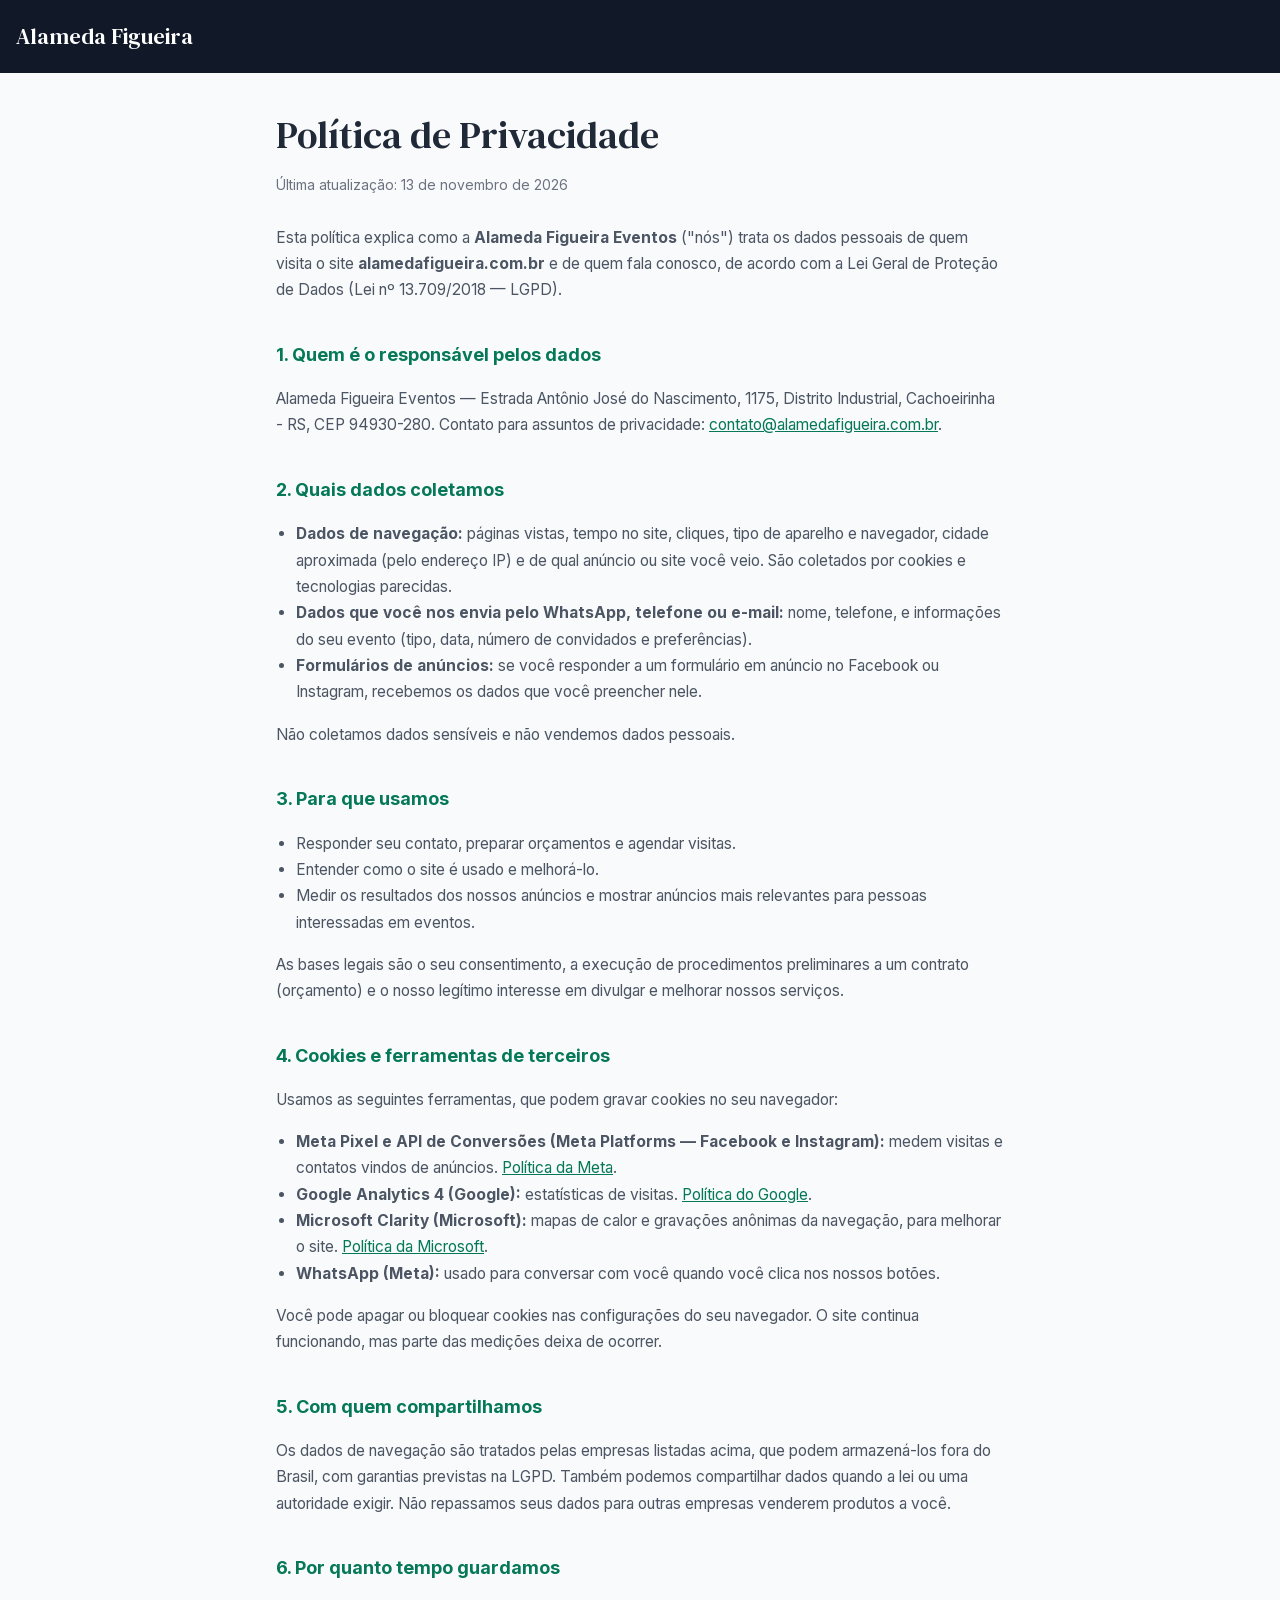
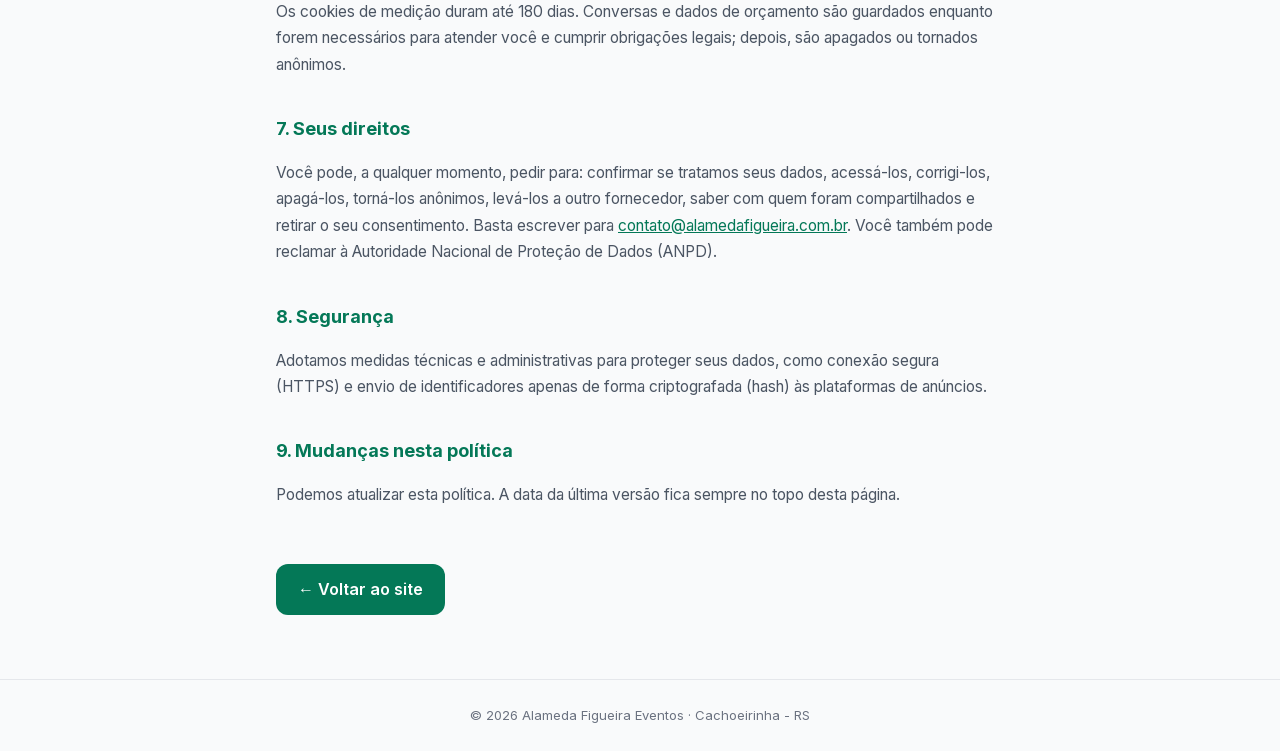
==== politica-de-privacidade.html @ df814f81 "Site focado no WhatsApp + privacidade e SEO basico - Todos os botoes abrem o WhatsApp com mensagem p" ====
<!DOCTYPE html>
<html lang="pt-BR">
<head>
  <meta charset="UTF-8" />
  <meta name="viewport" content="width=device-width, initial-scale=1.0" />
  <title>Política de Privacidade - Alameda Figueira Eventos</title>
  <meta name="description" content="Como a Alameda Figueira Eventos coleta, usa e protege seus dados pessoais, conforme a LGPD." />
  <link rel="canonical" href="https://alamedafigueira.com.br/politica-de-privacidade" />
  <link rel="icon" type="image/png" sizes="32x32" href="/favicon-32x32.png">
  <link rel="preload" href="/fonts/inter-variable.woff2" as="font" type="font/woff2" crossorigin>
  <style>
    @font-face { font-family: 'Inter'; font-weight: 100 900; font-display: swap; src: url('/fonts/inter-variable.woff2') format('woff2'); }
    @font-face { font-family: 'DM Serif Text'; font-weight: 400; font-display: swap; src: url('/fonts/dm-serif-text-regular.woff2') format('woff2'); }
    :root { --verde: #047857; --texto: #1f2937; --suave: #4b5563; --fundo: #f9fafb; --linha: #e5e7eb; }
    * { box-sizing: border-box; }
    body { margin: 0; font-family: 'Inter', sans-serif; color: var(--texto); background: var(--fundo); line-height: 1.7; }
    header { background: #111827; padding: 18px 16px; }
    header a { color: #fff; text-decoration: none; font-family: 'DM Serif Text', serif; font-size: 22px; }
    main { max-width: 760px; margin: 0 auto; padding: 40px 16px 64px; }
    h1 { font-family: 'DM Serif Text', serif; font-weight: 400; font-size: clamp(28px, 5vw, 38px); line-height: 1.2; margin: 0 0 8px; }
    h2 { font-size: 18px; margin: 36px 0 8px; color: var(--verde); }
    p, li { color: var(--suave); font-size: 15.5px; }
    ul { padding-left: 20px; }
    a { color: var(--verde); }
    .data { font-size: 14px; color: #6b7280; margin-bottom: 28px; }
    .voltar { display: inline-block; margin-top: 40px; background: var(--verde); color: #fff; text-decoration: none;
      padding: 12px 22px; border-radius: 12px; font-weight: 600; }
    footer { border-top: 1px solid var(--linha); text-align: center; padding: 24px 16px; font-size: 13px; color: #6b7280; }
  </style>
</head>
<body>
  <header><a href="/">Alameda Figueira</a></header>
  <main>
    <h1>Política de Privacidade</h1>
    <p class="data">Última atualização: 13 de novembro de 2026</p>

    <p>Esta política explica como a <strong>Alameda Figueira Eventos</strong> ("nós") trata os dados pessoais de quem visita o site <strong>alamedafigueira.com.br</strong> e de quem fala conosco, de acordo com a Lei Geral de Proteção de Dados (Lei nº 13.709/2018 — LGPD).</p>

    <h2>1. Quem é o responsável pelos dados</h2>
    <p>Alameda Figueira Eventos — Estrada Antônio José do Nascimento, 1175, Distrito Industrial, Cachoeirinha - RS, CEP 94930-280. Contato para assuntos de privacidade: <a href="mailto:contato@alamedafigueira.com.br">contato@alamedafigueira.com.br</a>.</p>

    <h2>2. Quais dados coletamos</h2>
    <ul>
      <li><strong>Dados de navegação:</strong> páginas vistas, tempo no site, cliques, tipo de aparelho e navegador, cidade aproximada (pelo endereço IP) e de qual anúncio ou site você veio. São coletados por cookies e tecnologias parecidas.</li>
      <li><strong>Dados que você nos envia pelo WhatsApp, telefone ou e-mail:</strong> nome, telefone, e informações do seu evento (tipo, data, número de convidados e preferências).</li>
      <li><strong>Formulários de anúncios:</strong> se você responder a um formulário em anúncio no Facebook ou Instagram, recebemos os dados que você preencher nele.</li>
    </ul>
    <p>Não coletamos dados sensíveis e não vendemos dados pessoais.</p>

    <h2>3. Para que usamos</h2>
    <ul>
      <li>Responder seu contato, preparar orçamentos e agendar visitas.</li>
      <li>Entender como o site é usado e melhorá-lo.</li>
      <li>Medir os resultados dos nossos anúncios e mostrar anúncios mais relevantes para pessoas interessadas em eventos.</li>
    </ul>
    <p>As bases legais são o seu consentimento, a execução de procedimentos preliminares a um contrato (orçamento) e o nosso legítimo interesse em divulgar e melhorar nossos serviços.</p>

    <h2>4. Cookies e ferramentas de terceiros</h2>
    <p>Usamos as seguintes ferramentas, que podem gravar cookies no seu navegador:</p>
    <ul>
      <li><strong>Meta Pixel e API de Conversões (Meta Platforms — Facebook e Instagram):</strong> medem visitas e contatos vindos de anúncios. <a href="https://www.facebook.com/privacy/policy" target="_blank" rel="noopener">Política da Meta</a>.</li>
      <li><strong>Google Analytics 4 (Google):</strong> estatísticas de visitas. <a href="https://policies.google.com/privacy" target="_blank" rel="noopener">Política do Google</a>.</li>
      <li><strong>Microsoft Clarity (Microsoft):</strong> mapas de calor e gravações anônimas da navegação, para melhorar o site. <a href="https://privacy.microsoft.com/pt-br/privacystatement" target="_blank" rel="noopener">Política da Microsoft</a>.</li>
      <li><strong>WhatsApp (Meta):</strong> usado para conversar com você quando você clica nos nossos botões.</li>
    </ul>
    <p>Você pode apagar ou bloquear cookies nas configurações do seu navegador. O site continua funcionando, mas parte das medições deixa de ocorrer.</p>

    <h2>5. Com quem compartilhamos</h2>
    <p>Os dados de navegação são tratados pelas empresas listadas acima, que podem armazená-los fora do Brasil, com garantias previstas na LGPD. Também podemos compartilhar dados quando a lei ou uma autoridade exigir. Não repassamos seus dados para outras empresas venderem produtos a você.</p>

    <h2>6. Por quanto tempo guardamos</h2>
    <p>Os cookies de medição duram até 180 dias. Conversas e dados de orçamento são guardados enquanto forem necessários para atender você e cumprir obrigações legais; depois, são apagados ou tornados anônimos.</p>

    <h2>7. Seus direitos</h2>
    <p>Você pode, a qualquer momento, pedir para: confirmar se tratamos seus dados, acessá-los, corrigi-los, apagá-los, torná-los anônimos, levá-los a outro fornecedor, saber com quem foram compartilhados e retirar o seu consentimento. Basta escrever para <a href="mailto:contato@alamedafigueira.com.br">contato@alamedafigueira.com.br</a>. Você também pode reclamar à Autoridade Nacional de Proteção de Dados (ANPD).</p>

    <h2>8. Segurança</h2>
    <p>Adotamos medidas técnicas e administrativas para proteger seus dados, como conexão segura (HTTPS) e envio de identificadores apenas de forma criptografada (hash) às plataformas de anúncios.</p>

    <h2>9. Mudanças nesta política</h2>
    <p>Podemos atualizar esta política. A data da última versão fica sempre no topo desta página.</p>

    <a class="voltar" href="/">← Voltar ao site</a>
  </main>
  <footer>© 2026 Alameda Figueira Eventos · Cachoeirinha - RS</footer>
</body>
</html>
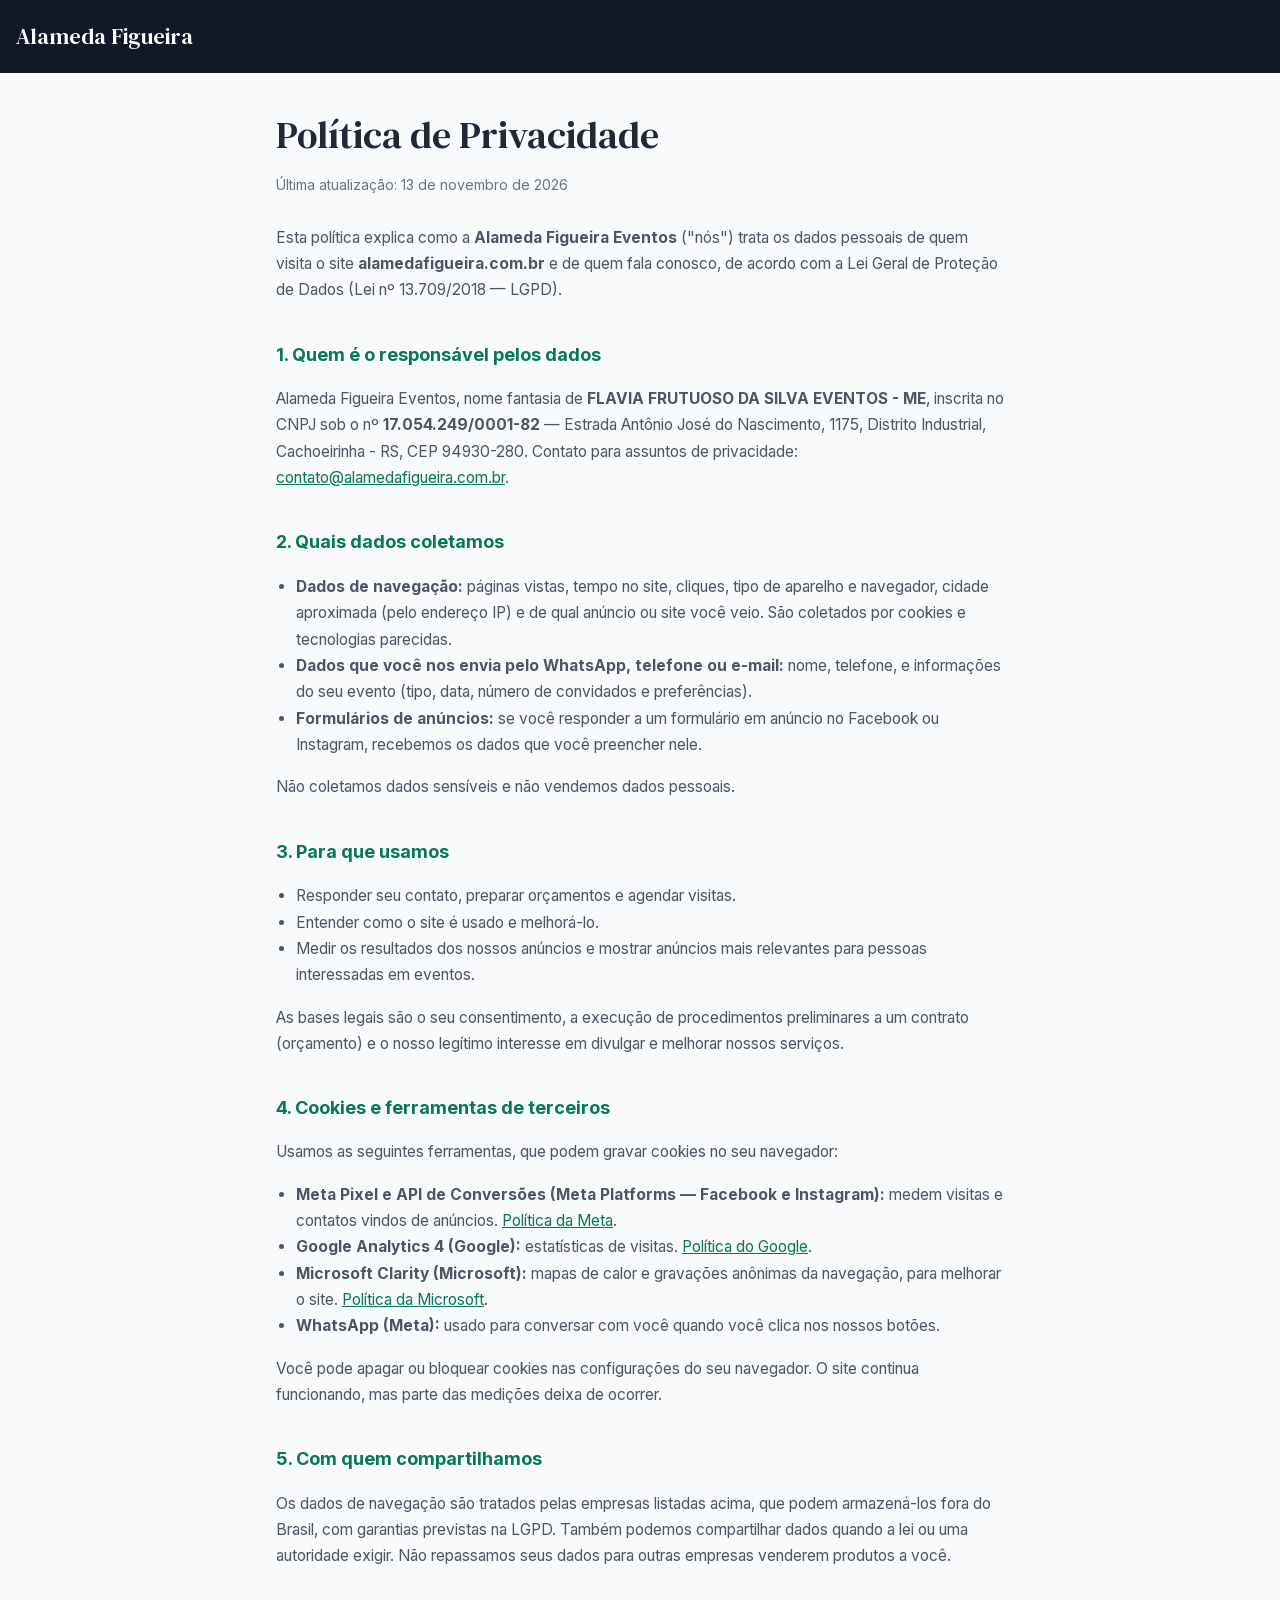
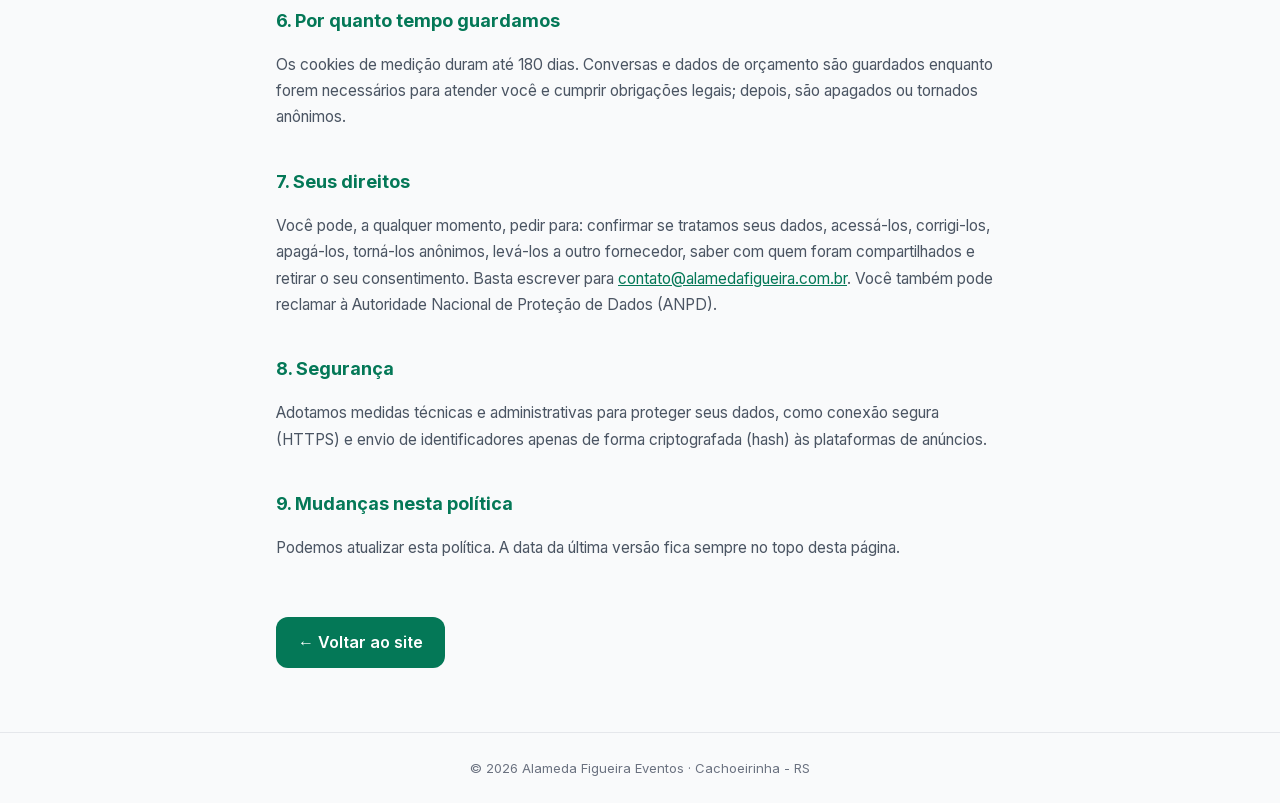
==== commit fecdf151: "Politica de privacidade: inclui razao social e CNPJ Co-Authored-By: Claude Opus 5.5 <noreply@anthrop" ====
--- a/politica-de-privacidade.html
+++ b/politica-de-privacidade.html
@@ -37,7 +37,7 @@
     <p>Esta política explica como a <strong>Alameda Figueira Eventos</strong> ("nós") trata os dados pessoais de quem visita o site <strong>alamedafigueira.com.br</strong> e de quem fala conosco, de acordo com a Lei Geral de Proteção de Dados (Lei nº 13.709/2018 — LGPD).</p>
 
     <h2>1. Quem é o responsável pelos dados</h2>
-    <p>Alameda Figueira Eventos — Estrada Antônio José do Nascimento, 1175, Distrito Industrial, Cachoeirinha - RS, CEP 94930-280. Contato para assuntos de privacidade: <a href="mailto:contato@alamedafigueira.com.br">contato@alamedafigueira.com.br</a>.</p>
+    <p>Alameda Figueira Eventos, nome fantasia de <strong>FLAVIA FRUTUOSO DA SILVA EVENTOS - ME</strong>, inscrita no CNPJ sob o nº <strong>17.054.249/0001-82</strong> — Estrada Antônio José do Nascimento, 1175, Distrito Industrial, Cachoeirinha - RS, CEP 94930-280. Contato para assuntos de privacidade: <a href="mailto:contato@alamedafigueira.com.br">contato@alamedafigueira.com.br</a>.</p>
 
     <h2>2. Quais dados coletamos</h2>
     <ul>
